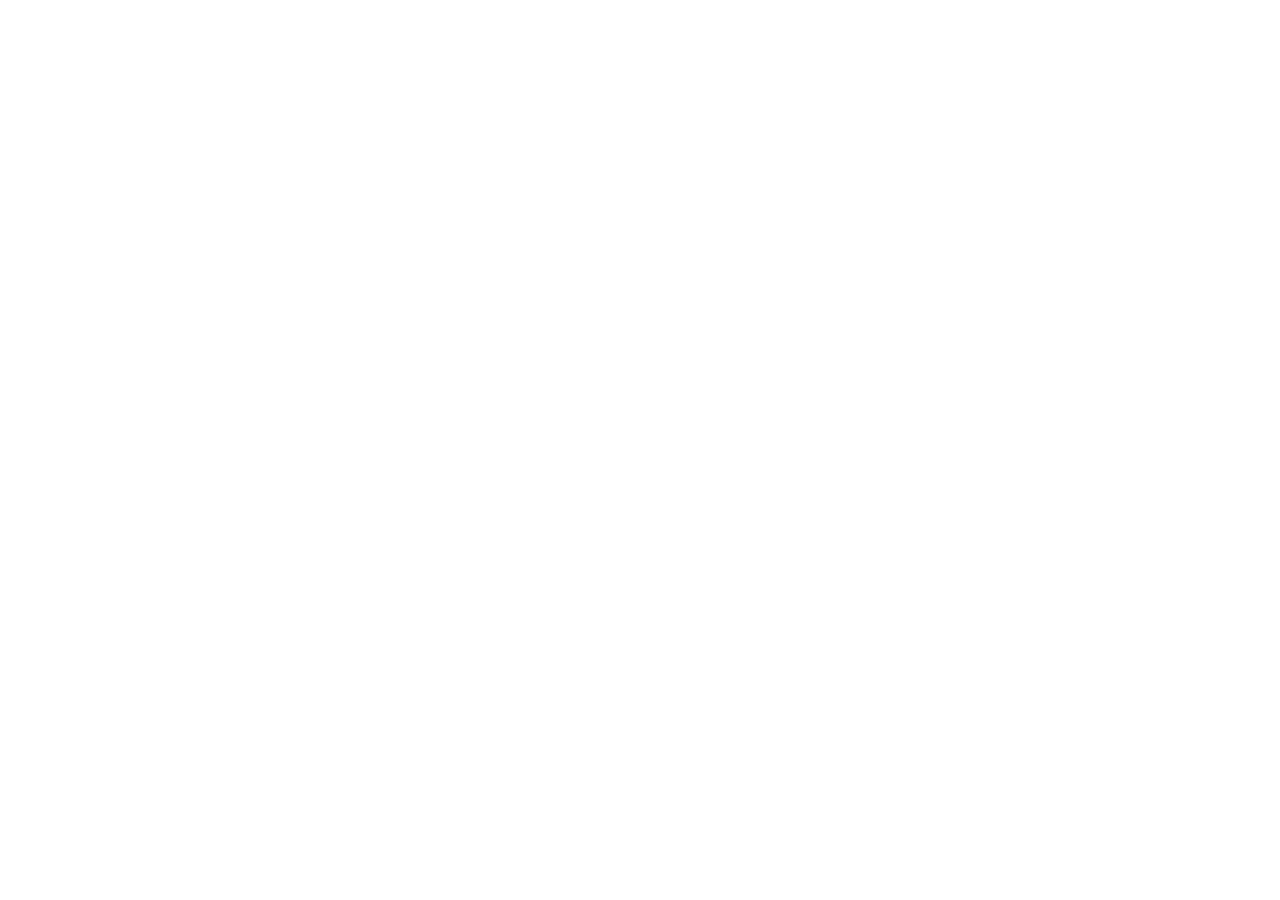
==== index.html @ af65c49e "Create index.html" ====
<!DOCTYPE html>
<html lang="en">
<head>
    <meta charset="UTF-8">
    <meta name="viewport" content="width=device-width, initial-scale=1.0">
    <title>Foodtales Mobile App</title>
</head>
<body>
    
</body>
</html>
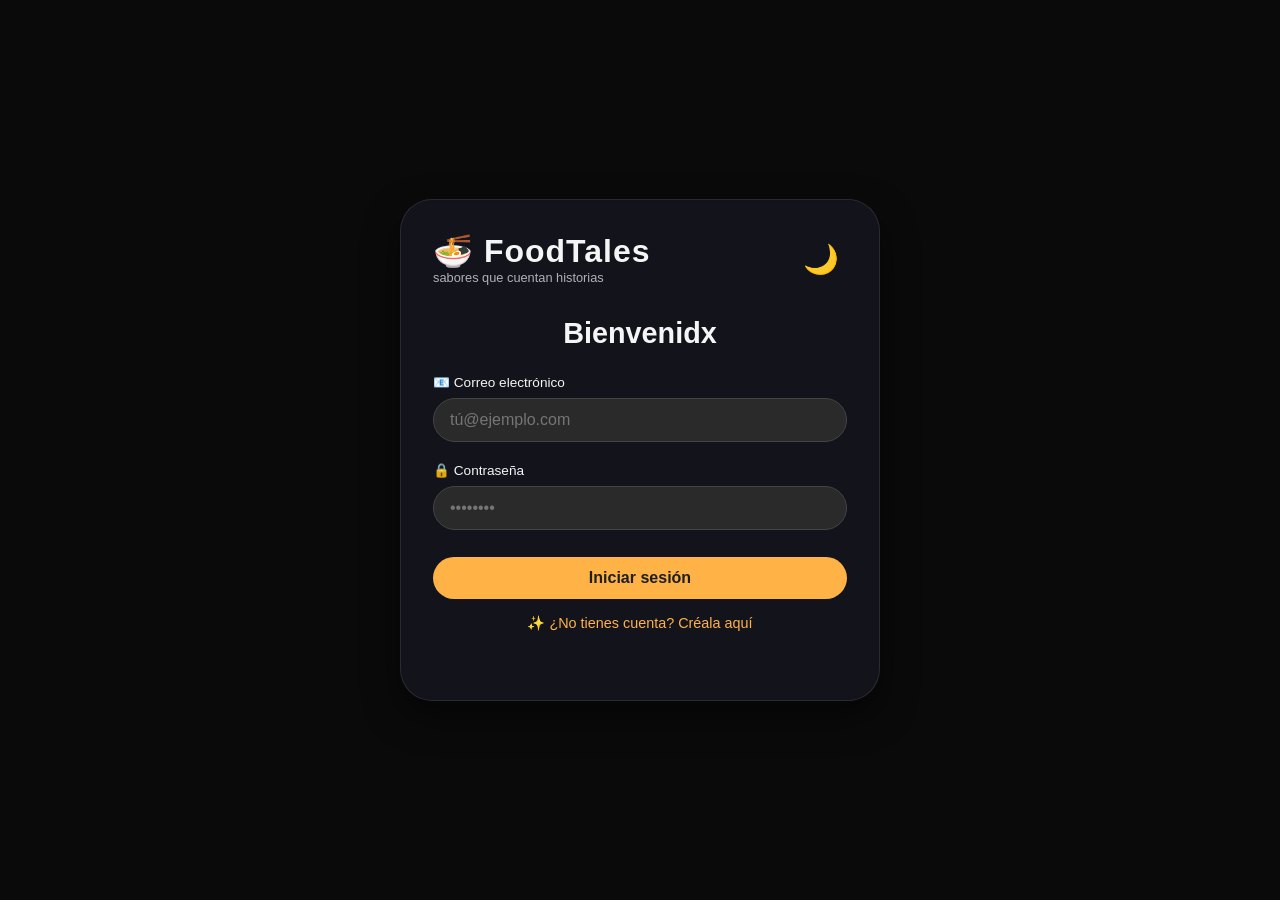
==== commit 574ebf50: "Estructura general del codigo corregida" ====
--- a/index.html
+++ b/index.html
@@ -1,11 +1,348 @@
 <!DOCTYPE html>
-<html lang="en">
+<html lang="es">
 <head>
     <meta charset="UTF-8">
-    <meta name="viewport" content="width=device-width, initial-scale=1.0">
-    <title>Foodtales Mobile App</title>
+    <meta name="viewport" content="width=device-width, initial-scale=1.0, user-scalable=yes">
+    <title>FoodTales - Inicio de Sesión</title>
+    <link rel="stylesheet" href="css/index.css">
 </head>
-<body>
-    
+<body class="dark">
+    <div class="card">
+        <div class="header">
+            <div class="logo">
+                <h1>🍜 FoodTales</h1>
+                <p class="logo-sub">sabores que cuentan historias</p>
+            </div>
+            <button class="theme-toggle" id="themeToggle">🌙</button>
+        </div>
+
+        <!-- Login Form (visible por defecto) -->
+        <div id="loginForm">
+            <h2 class="form-title" data-i18n="welcome">Bienvenidx</h2>
+            <div class="input-group">
+                <label data-i18n="email">📧 Correo electrónico</label>
+                <input type="email" id="loginEmail" placeholder="tú@ejemplo.com">
+            </div>
+            <div class="input-group">
+                <label data-i18n="password">🔒 Contraseña</label>
+                <input type="password" id="loginPassword" placeholder="••••••••">
+            </div>
+            <button class="btn" id="loginBtn" data-i18n="loginBtn">Iniciar sesión</button>
+            <div class="switch-link" id="goToRegister" data-i18n="goToRegister">✨ ¿No tienes cuenta? Créala aquí</div>
+            <div id="loginMessage" class="message"></div>
+        </div>
+
+        <!-- Register Form (oculto al inicio) -->
+        <div id="registerForm" style="display: none;">
+            <h2 class="form-title" data-i18n="createAccount">Crear cuenta</h2>
+            <div class="input-group">
+                <label data-i18n="fullNameReg">🧑‍🍳 Nombre completo</label>
+                <input type="text" id="regName" placeholder="Tu nombre">
+            </div>
+            <div class="input-group">
+                <label data-i18n="email">📧 Correo electrónico</label>
+                <input type="email" id="regEmail" placeholder="tú@ejemplo.com">
+            </div>
+            <div class="input-group">
+                <label data-i18n="password">🔒 Contraseña</label>
+                <input type="password" id="regPassword" placeholder="Mínimo 4 caracteres">
+            </div>
+            <div class="input-group">
+                <label data-i18n="confirmPassword">🔁 Confirmar contraseña</label>
+                <input type="password" id="regConfirmPassword" placeholder="Repite la contraseña">
+            </div>
+            <div class="input-group">
+                <label data-i18n="languagePref">🌍 Idioma preferido</label>
+                <select id="regLanguage">
+                    <option value="español">Español</option>
+                    <option value="inglés">English</option>
+                </select>
+            </div>
+            <button class="btn" id="registerBtn" data-i18n="registerBtn">Registrarme</button>
+            <div class="switch-link" id="goToLogin" data-i18n="goToLogin">⬅️ Ya tengo cuenta, iniciar sesión</div>
+            <div id="registerMessage" class="message"></div>
+        </div>
+    </div>
+
+    <script>
+        // ----- DICCIONARIO DE TRADUCCIONES PARA LOGIN -----
+        const translations = {
+            español: {
+                welcome: "Bienvenidx",
+                email: "📧 Correo electrónico",
+                password: "🔒 Contraseña",
+                loginBtn: "Iniciar sesión",
+                goToRegister: "✨ ¿No tienes cuenta? Créala aquí",
+                createAccount: "Crear cuenta",
+                fullNameReg: "🧑‍🍳 Nombre completo",
+                confirmPassword: "🔁 Confirmar contraseña",
+                languagePref: "🌍 Idioma preferido",
+                registerBtn: "Registrarme",
+                goToLogin: "⬅️ Ya tengo cuenta, iniciar sesión",
+                logoSub: "sabores que cuentan historias",
+                emailPlaceholder: "tú@ejemplo.com",
+                namePlaceholder: "Tu nombre",
+                passwordPlaceholder: "Mínimo 4 caracteres",
+                confirmPlaceholder: "Repite la contraseña"
+            },
+            inglés: {
+                welcome: "Welcome",
+                email: "📧 Email",
+                password: "🔒 Password",
+                loginBtn: "Log in",
+                goToRegister: "✨ Don't have an account? Create one",
+                createAccount: "Create account",
+                fullNameReg: "🧑‍🍳 Full name",
+                confirmPassword: "🔁 Confirm password",
+                languagePref: "🌍 Preferred language",
+                registerBtn: "Sign up",
+                goToLogin: "⬅️ Already have an account? Log in",
+                logoSub: "flavors that tell stories",
+                emailPlaceholder: "you@example.com",
+                namePlaceholder: "Your name",
+                passwordPlaceholder: "Minimum 4 characters",
+                confirmPlaceholder: "Repeat password"
+            }
+        };
+
+        let currentLanguage = "español";
+
+        function applyLoginLanguage(lang) {
+            currentLanguage = lang;
+            const t = translations[lang];
+            if (!t) return;
+            
+            document.querySelectorAll('[data-i18n]').forEach(el => {
+                const key = el.getAttribute('data-i18n');
+                if (t[key]) {
+                    if (el.tagName === 'INPUT' || el.tagName === 'TEXTAREA') {
+                        // No aplicamos placeholder aquí porque son específicos
+                    } else if (el.tagName === 'BUTTON') {
+                        el.innerHTML = t[key];
+                    } else if (el.tagName === 'LABEL') {
+                        el.innerHTML = t[key];
+                    } else if (el.tagName === 'H2') {
+                        el.innerHTML = t[key];
+                    } else if (el.classList.contains('switch-link')) {
+                        el.innerHTML = t[key];
+                    } else {
+                        el.innerHTML = t[key];
+                    }
+                }
+            });
+            
+            // Placeholders específicos
+            const loginEmail = document.getElementById('loginEmail');
+            if (loginEmail) loginEmail.placeholder = t.emailPlaceholder;
+            
+            const regEmail = document.getElementById('regEmail');
+            if (regEmail) regEmail.placeholder = t.emailPlaceholder;
+            
+            const regName = document.getElementById('regName');
+            if (regName) regName.placeholder = t.namePlaceholder;
+            
+            const regPassword = document.getElementById('regPassword');
+            if (regPassword) regPassword.placeholder = t.passwordPlaceholder;
+            
+            const regConfirm = document.getElementById('regConfirmPassword');
+            if (regConfirm) regConfirm.placeholder = t.confirmPlaceholder;
+            
+            const loginPassword = document.getElementById('loginPassword');
+            if (loginPassword) loginPassword.placeholder = "••••••••";
+            
+            const logoSub = document.querySelector('.logo-sub');
+            if (logoSub) logoSub.textContent = t.logoSub;
+        }
+
+        // ----- TEMA OSCURO/CLARO -----
+        const themeToggle = document.getElementById('themeToggle');
+        const body = document.body;
+
+        function loadTheme() {
+            const savedTheme = localStorage.getItem('foodtales_theme');
+            if (savedTheme === 'light') {
+                body.classList.remove('dark');
+                body.classList.add('light');
+                themeToggle.textContent = '☀️';
+            } else {
+                body.classList.remove('light');
+                body.classList.add('dark');
+                themeToggle.textContent = '🌙';
+            }
+        }
+
+        themeToggle.addEventListener('click', () => {
+            if (body.classList.contains('dark')) {
+                body.classList.remove('dark');
+                body.classList.add('light');
+                localStorage.setItem('foodtales_theme', 'light');
+                themeToggle.textContent = '☀️';
+            } else {
+                body.classList.remove('light');
+                body.classList.add('dark');
+                localStorage.setItem('foodtales_theme', 'dark');
+                themeToggle.textContent = '🌙';
+            }
+        });
+
+        loadTheme();
+
+        // ----- ALTERNAR FORMULARIOS -----
+        const loginDiv = document.getElementById('loginForm');
+        const registerDiv = document.getElementById('registerForm');
+        const goToRegisterBtn = document.getElementById('goToRegister');
+        const goToLoginBtn = document.getElementById('goToLogin');
+
+        goToRegisterBtn.addEventListener('click', () => {
+            loginDiv.style.display = 'none';
+            registerDiv.style.display = 'block';
+            clearMessages();
+        });
+
+        goToLoginBtn.addEventListener('click', () => {
+            registerDiv.style.display = 'none';
+            loginDiv.style.display = 'block';
+            clearMessages();
+        });
+
+        function clearMessages() {
+            document.getElementById('loginMessage').innerHTML = '';
+            document.getElementById('registerMessage').innerHTML = '';
+        }
+
+        function showMessage(elementId, text, type, lang) {
+            const msgDiv = document.getElementById(elementId);
+            msgDiv.innerHTML = text;
+            msgDiv.className = `message ${type}`;
+            setTimeout(() => {
+                if (msgDiv.innerHTML === text) msgDiv.innerHTML = '';
+            }, 3000);
+        }
+
+        // ----- VALIDACIONES -----
+        function validateEmail(email) {
+            return /^[^\s@]+@([^\s@]+\.)+[^\s@]+$/.test(email);
+        }
+
+        function saveUser(userData) {
+            let users = JSON.parse(localStorage.getItem('foodtales_users')) || [];
+            const exists = users.some(u => u.email === userData.email);
+            if (exists) return false;
+            users.push(userData);
+            localStorage.setItem('foodtales_users', JSON.stringify(users));
+            return true;
+        }
+
+        function findUserByEmail(email, password) {
+            const users = JSON.parse(localStorage.getItem('foodtales_users')) || [];
+            return users.find(u => u.email === email && u.password === password);
+        }
+
+        // Cargar idioma del usuario actual si existe sesión previa
+        function loadUserLanguageFromSession() {
+            const currentUser = JSON.parse(localStorage.getItem('foodtales_current_user'));
+            if (currentUser && currentUser.email) {
+                const users = JSON.parse(localStorage.getItem('foodtales_users')) || [];
+                const user = users.find(u => u.email === currentUser.email);
+                if (user && user.language) {
+                    if (user.language === 'inglés') {
+                        applyLoginLanguage('inglés');
+                    } else {
+                        applyLoginLanguage('español');
+                    }
+                    return;
+                }
+            }
+            // Si no hay sesión, usar español por defecto
+            applyLoginLanguage('español');
+        }
+
+        // Registrar
+        document.getElementById('registerBtn').addEventListener('click', () => {
+            const name = document.getElementById('regName').value.trim();
+            const email = document.getElementById('regEmail').value.trim();
+            const password = document.getElementById('regPassword').value;
+            const confirm = document.getElementById('regConfirmPassword').value;
+            const language = document.getElementById('regLanguage').value;
+
+            if (!name || !email || !password || !confirm) {
+                const msg = currentLanguage === 'español' ? '❌ Todos los campos son obligatorios' : '❌ All fields are required';
+                showMessage('registerMessage', msg, 'error', currentLanguage);
+                return;
+            }
+            if (!validateEmail(email)) {
+                const msg = currentLanguage === 'español' ? '❌ Correo inválido' : '❌ Invalid email';
+                showMessage('registerMessage', msg, 'error', currentLanguage);
+                return;
+            }
+            if (password.length < 4) {
+                const msg = currentLanguage === 'español' ? '❌ La contraseña debe tener al menos 4 caracteres' : '❌ Password must be at least 4 characters';
+                showMessage('registerMessage', msg, 'error', currentLanguage);
+                return;
+            }
+            if (password !== confirm) {
+                const msg = currentLanguage === 'español' ? '❌ Las contraseñas no coinciden' : '❌ Passwords do not match';
+                showMessage('registerMessage', msg, 'error', currentLanguage);
+                return;
+            }
+
+            const newUser = {
+                name: name,
+                email: email,
+                password: password,
+                language: language,
+                createdAt: new Date().toISOString(),
+                profileCompleted: false
+            };
+
+            const saved = saveUser(newUser);
+            if (!saved) {
+                const msg = currentLanguage === 'español' ? '⚠️ Este correo ya está registrado' : '⚠️ This email is already registered';
+                showMessage('registerMessage', msg, 'error', currentLanguage);
+                return;
+            }
+
+            localStorage.setItem('foodtales_current_user', JSON.stringify({ email: email, name: name }));
+            
+            const successMsg = currentLanguage === 'español' ? '✅ Cuenta creada. Redirigiendo...' : '✅ Account created. Redirecting...';
+            showMessage('registerMessage', successMsg, 'success', currentLanguage);
+            setTimeout(() => {
+                window.location.href = 'pages/home.html';
+            }, 1500);
+        });
+
+        // Login - Redirige a pag_inicial.html
+        document.getElementById('loginBtn').addEventListener('click', () => {
+            const email = document.getElementById('loginEmail').value.trim();
+            const password = document.getElementById('loginPassword').value;
+
+            if (!email || !password) {
+                const msg = currentLanguage === 'español' ? '❌ Completa todos los campos' : '❌ Complete all fields';
+                showMessage('loginMessage', msg, 'error', currentLanguage);
+                return;
+            }
+
+            const user = findUserByEmail(email, password);
+            if (!user) {
+                const msg = currentLanguage === 'español' ? '❌ Correo o contraseña incorrectos' : '❌ Incorrect email or password';
+                showMessage('loginMessage', msg, 'error', currentLanguage);
+                return;
+            }
+
+            localStorage.setItem('foodtales_current_user', JSON.stringify({ email: user.email, name: user.name }));
+            
+            const successMsg = currentLanguage === 'español' ? '✅ Ingresando...' : '✅ Logging in...';
+            showMessage('loginMessage', successMsg, 'success', currentLanguage);
+            
+            setTimeout(() => {
+                window.location.href = 'pages/home.html';
+            }, 1000);
+        });
+
+        // Inicializar idioma (sin redirección automática)
+        loadUserLanguageFromSession();
+        
+       
+    </script>
 </body>
-</html>+</html>
--- a/css/index.css
+++ b/css/index.css
@@ -0,0 +1,240 @@
+/* Styles extracted from pages/inext.html (migrated from inext.css) */
+* {
+	margin: 0;
+	padding: 0;
+	box-sizing: border-box;
+	transition: background-color 0.3s ease, color 0.3s ease, border-color 0.3s ease;
+}
+
+body {
+	font-family: 'Segoe UI', Roboto, Helvetica, Arial, sans-serif;
+	min-height: 100vh;
+	display: flex;
+	justify-content: center;
+	align-items: center;
+	padding: 20px;
+}
+
+/* Modo oscuro (por defecto) */
+body.dark {
+	background-color: #0a0a0a;
+	color: #f5f5f5;
+}
+
+/* Modo claro */
+body.light {
+	background-color: #f0f0f0;
+	color: #1a1a1a;
+}
+
+/* Tarjeta principal */
+.card {
+	max-width: 480px;
+	width: 100%;
+	padding: 2rem;
+	border-radius: 32px;
+	backdrop-filter: blur(2px);
+	transition: all 0.3s ease;
+}
+
+body.dark .card {
+	background: rgba(20, 20, 30, 0.9);
+	box-shadow: 0 15px 35px rgba(0, 0, 0, 0.5);
+	border: 1px solid rgba(255, 255, 255, 0.1);
+}
+
+body.light .card {
+	background: rgba(255, 255, 255, 0.95);
+	box-shadow: 0 15px 35px rgba(0, 0, 0, 0.1);
+	border: 1px solid rgba(0, 0, 0, 0.05);
+}
+
+/* Header con logo y toggle */
+.header {
+	display: flex;
+	justify-content: space-between;
+	align-items: center;
+	margin-bottom: 2rem;
+	flex-wrap: wrap;
+}
+
+.logo h1 {
+	font-size: 2rem;
+	letter-spacing: 1px;
+}
+
+.logo p {
+	font-size: 0.8rem;
+	opacity: 0.7;
+}
+
+.theme-toggle {
+	background: none;
+	border: none;
+	font-size: 1.8rem;
+	cursor: pointer;
+	padding: 8px;
+	border-radius: 50%;
+	transition: transform 0.2s;
+}
+
+body.dark .theme-toggle {
+	color: #f5c542;
+}
+
+body.light .theme-toggle {
+	color: #ff8c42;
+}
+
+.theme-toggle:hover {
+	transform: scale(1.1);
+}
+
+/* Título del formulario */
+.form-title {
+	font-size: 1.8rem;
+	margin-bottom: 1.5rem;
+	text-align: center;
+}
+
+/* Inputs */
+.input-group {
+	margin-bottom: 1.2rem;
+}
+
+.input-group label {
+	display: block;
+	margin-bottom: 0.5rem;
+	font-weight: 500;
+	font-size: 0.85rem;
+}
+
+.input-group input, .input-group select {
+	width: 100%;
+	padding: 12px 16px;
+	border-radius: 28px;
+	font-size: 1rem;
+	font-family: inherit;
+	outline: none;
+}
+
+body.dark .input-group input,
+body.dark .input-group select {
+	background: #2a2a2a;
+	border: 1px solid #444;
+	color: white;
+}
+
+body.light .input-group input,
+body.light .input-group select {
+	background: white;
+	border: 1px solid #ccc;
+	color: #1a1a1a;
+}
+
+.input-group input:focus,
+.input-group select:focus {
+	border-color: #ffb347;
+	box-shadow: 0 0 0 2px rgba(255, 180, 71, 0.3);
+}
+
+/* Botones */
+.btn {
+	width: 100%;
+	padding: 12px;
+	border: none;
+	border-radius: 40px;
+	font-size: 1rem;
+	font-weight: bold;
+	font-family: inherit;
+	cursor: pointer;
+	background-color: #ffb347;
+	color: #1e1e1e;
+	transition: all 0.2s ease;
+	margin-top: 0.5rem;
+}
+
+.btn:hover {
+	background-color: #ffa01e;
+	transform: translateY(-2px);
+	box-shadow: 0 5px 12px rgba(255, 180, 71, 0.3);
+}
+
+.btn-secondary {
+	background-color: transparent;
+	border: 2px solid #ffb347;
+	color: #ffb347;
+	margin-top: 0.8rem;
+}
+
+body.dark .btn-secondary {
+	color: #ffb347;
+}
+
+body.light .btn-secondary {
+	color: #e07c1f;
+	border-color: #e07c1f;
+}
+
+.btn-secondary:hover {
+	background-color: rgba(255, 180, 71, 0.1);
+	transform: translateY(-2px);
+}
+
+/* Mensajes error/éxito */
+.message {
+	margin-top: 1rem;
+	padding: 10px;
+	border-radius: 20px;
+	text-align: center;
+	font-size: 0.85rem;
+}
+
+.error {
+	background: rgba(255, 80, 80, 0.2);
+	color: #ff6b6b;
+}
+
+.success {
+	background: rgba(76, 175, 80, 0.2);
+	color: #8bc34a;
+}
+
+/* Enlace cambiar modo */
+.switch-link {
+	text-align: center;
+	margin-top: 1rem;
+	cursor: pointer;
+	color: #ffb347;
+	font-weight: 500;
+	font-size: 0.9rem;
+}
+
+.switch-link:hover {
+	text-decoration: underline;
+}
+
+hr {
+	margin: 1rem 0;
+	border: none;
+	height: 1px;
+}
+
+body.dark hr {
+	background: #333;
+}
+
+body.light hr {
+	background: #ddd;
+}
+
+/* Responsive */
+@media (max-width: 500px) {
+	.card {
+		padding: 1.5rem;
+	}
+	.logo h1 {
+		font-size: 1.6rem;
+	}
+}
+
